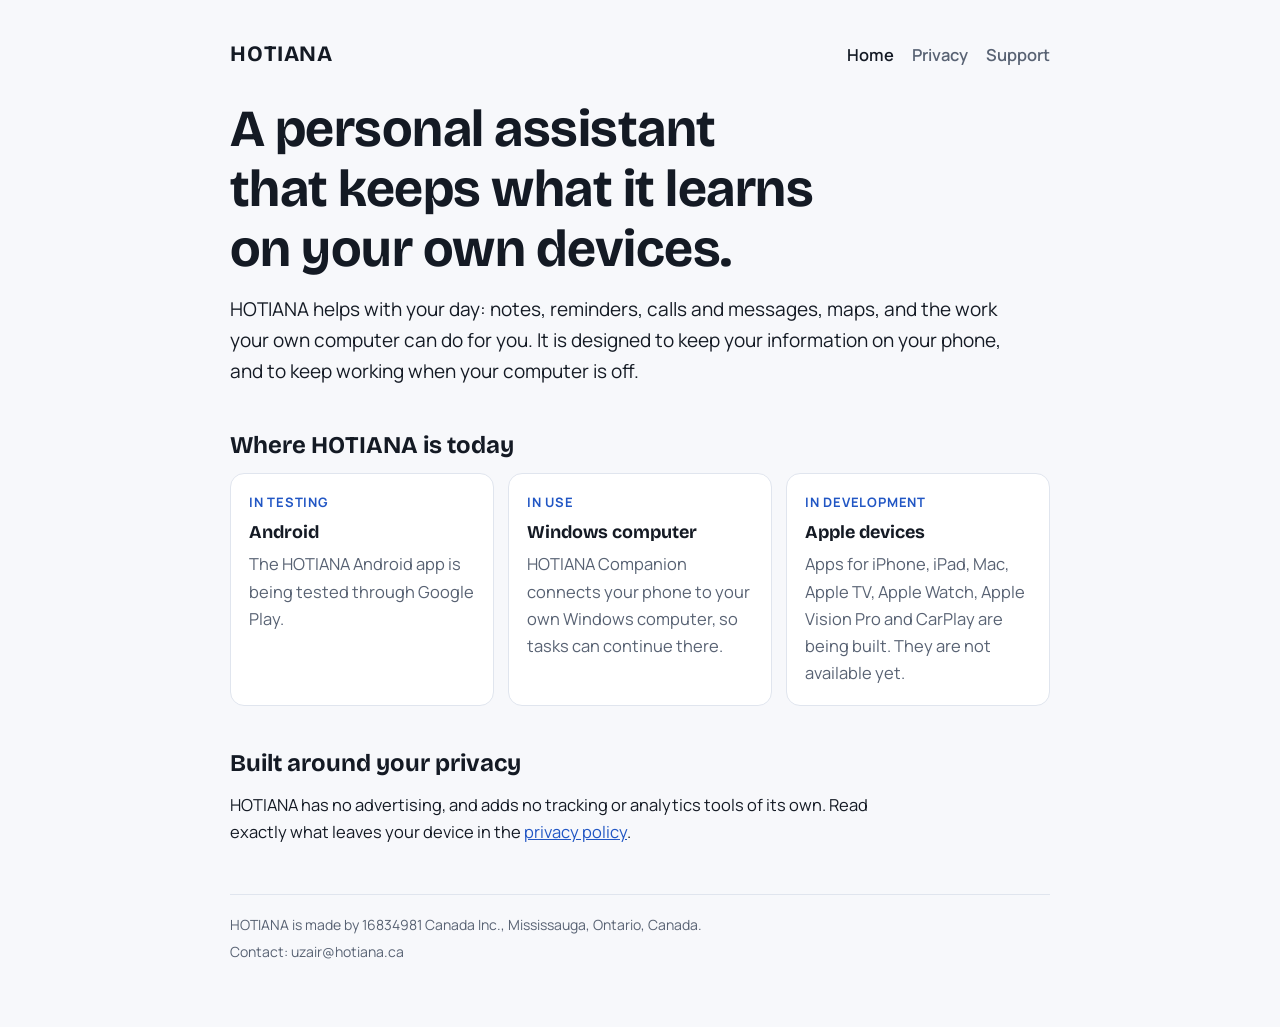
==== index.html @ 92b7b890 "HOTIANA public site: home, privacy, support Co-Authored-By: Claude Opus 5.5 <noreply@anthropic.com>" ====
<!doctype html>
<html lang="en">
<head>
<meta charset="utf-8">
<meta name="viewport" content="width=device-width, initial-scale=1">
<title>HOTIANA</title>
<meta name="description" content="HOTIANA is a personal assistant that keeps what it learns on your own devices, made by 16834981 Canada Inc.">
<link rel="preconnect" href="https://fonts.googleapis.com"><link rel="preconnect" href="https://fonts.gstatic.com" crossorigin>
<link rel="stylesheet" href="https://fonts.googleapis.com/css2?family=Bricolage+Grotesque:opsz,wght@12..96,700&family=Manrope:wght@400;600;700&display=swap">
<link rel="stylesheet" href="/style.css">
</head>
<body>
<div class="wrap">
  <nav><a class="brand" href="/">HOTIANA</a><div class="links"><a href="/" aria-current="page">Home</a><a href="/privacy/">Privacy</a><a href="/support/">Support</a></div></nav>
  <main>
    <section>
      <h1>A personal assistant that keeps what it learns on your own devices.</h1>
      <p class="lede">HOTIANA helps with your day: notes, reminders, calls and messages, maps, and the work your own computer can do for you. It is designed to keep your information on your phone, and to keep working when your computer is off.</p>
    </section>
    <section>
      <h2>Where HOTIANA is today</h2>
      <div class="grid">
        <div class="card"><span class="status">In testing</span><h3>Android</h3><p class="muted">The HOTIANA Android app is being tested through Google Play.</p></div>
        <div class="card"><span class="status">In use</span><h3>Windows computer</h3><p class="muted">HOTIANA Companion connects your phone to your own Windows computer, so tasks can continue there.</p></div>
        <div class="card"><span class="status">In development</span><h3>Apple devices</h3><p class="muted">Apps for iPhone, iPad, Mac, Apple TV, Apple Watch, Apple Vision Pro and CarPlay are being built. They are not available yet.</p></div>
      </div>
    </section>
    <section>
      <h2>Built around your privacy</h2>
      <p>HOTIANA has no advertising, and adds no tracking or analytics tools of its own. Read exactly what leaves your device in the <a href="/privacy/">privacy policy</a>.</p>
    </section>
  </main>
  <footer>
    <span>HOTIANA is made by 16834981 Canada Inc., Mississauga, Ontario, Canada.</span>
    <span>Contact: uzair@hotiana.ca</span>
  </footer>
</div>
</body>
</html>
---- style.css ----
:root{
  --bg:#f7f8fb; --surface:#ffffff; --ink:#141a24; --muted:#586273; --line:#e0e5ee; --accent:#2156c4;
  --display:"Bricolage Grotesque","Segoe UI",system-ui,sans-serif; --body:"Manrope","Segoe UI",system-ui,sans-serif;
}
@media (prefers-color-scheme: dark){
  :root{ color-scheme:dark; --bg:#0f1319; --surface:#161b23; --ink:#e7ebf1; --muted:#9ba6b6; --line:#28303b; --accent:#86aef2; }
}
*{box-sizing:border-box}
html,body{margin:0}
body{background:var(--bg); color:var(--ink); font-family:var(--body); font-size:16.5px; line-height:1.65}
.wrap{max-width:860px; margin:0 auto; padding-inline:20px; padding-block:28px 64px}
nav{display:flex; justify-content:space-between; align-items:center; gap:16px; flex-wrap:wrap; padding-block:8px 28px}
nav .brand{font-family:var(--display); font-weight:700; font-size:22px; letter-spacing:.04em; color:var(--ink); text-decoration:none}
nav .links{display:flex; gap:18px; flex-wrap:wrap}
nav a{color:var(--muted); text-decoration:none; font-weight:600}
nav a:hover, nav a[aria-current="page"]{color:var(--ink)}
h1,h2,h3{font-family:var(--display); line-height:1.15; text-wrap:balance; margin:0}
h1{font-size:clamp(32px,6vw,52px); letter-spacing:-.01em}
h2{font-size:24px; margin-top:8px}
h3{font-size:18px}
main{display:flex; flex-direction:column; gap:36px}
section{display:flex; flex-direction:column; gap:14px}
p{margin:0; max-width:66ch}
.lede{font-size:19px; color:var(--ink)}
.muted{color:var(--muted)}
.grid{display:grid; grid-template-columns:repeat(3,minmax(0,1fr)); gap:14px}
@media (max-width:760px){ .grid{grid-template-columns:1fr} }
.card{background:var(--surface); border:1px solid var(--line); border-radius:14px; padding:18px; display:flex; flex-direction:column; gap:8px}
.status{font-size:13px; font-weight:700; letter-spacing:.06em; text-transform:uppercase; color:var(--accent)}
.policy h2{margin-top:18px} .policy ul{margin:0; padding-left:1.2em; max-width:66ch}
.policy li{margin-block:6px}
.notice{background:var(--surface); border:1px solid var(--line); border-radius:14px; padding:16px 18px}
footer{margin-top:48px; padding-top:18px; border-top:1px solid var(--line); color:var(--muted); font-size:14px; display:flex; flex-direction:column; gap:4px}
a{color:var(--accent)}
:focus-visible{outline:2px solid var(--accent); outline-offset:2px}
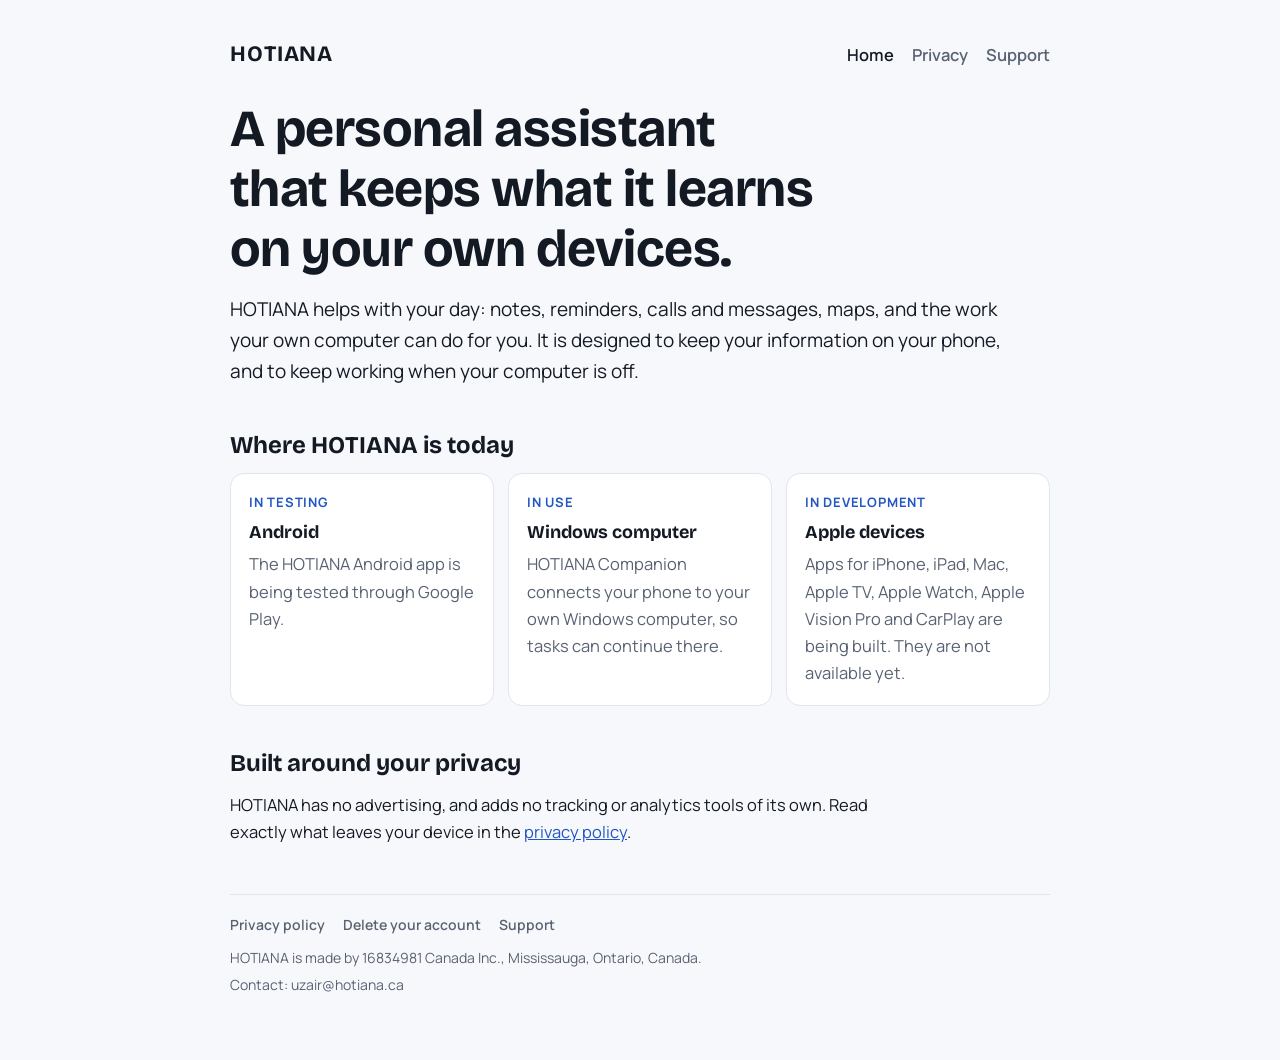
==== commit 5a8e0148: "play(P8): D-180 privacy policy and account deletion page for the Play launch - privacy/index.html: r" ====
--- a/index.html
+++ b/index.html
@@ -31,6 +31,7 @@
     </section>
   </main>
   <footer>
+    <div class="footer-links"><a href="/privacy/">Privacy policy</a><a href="/delete-account/">Delete your account</a><a href="/support/">Support</a></div>
     <span>HOTIANA is made by 16834981 Canada Inc., Mississauga, Ontario, Canada.</span>
     <span>Contact: uzair@hotiana.ca</span>
   </footer>
--- a/style.css
+++ b/style.css
@@ -1,9 +1,11 @@
 :root{
   --bg:#f7f8fb; --surface:#ffffff; --ink:#141a24; --muted:#586273; --line:#e0e5ee; --accent:#2156c4;
+  --owner-bg:#fff3cd; --owner-ink:#5c3c00; --owner-line:#b07a00;
   --display:"Bricolage Grotesque","Segoe UI",system-ui,sans-serif; --body:"Manrope","Segoe UI",system-ui,sans-serif;
 }
 @media (prefers-color-scheme: dark){
-  :root{ color-scheme:dark; --bg:#0f1319; --surface:#161b23; --ink:#e7ebf1; --muted:#9ba6b6; --line:#28303b; --accent:#86aef2; }
+  :root{ color-scheme:dark; --bg:#0f1319; --surface:#161b23; --ink:#e7ebf1; --muted:#9ba6b6; --line:#28303b; --accent:#86aef2;
+    --owner-bg:#3a2d0a; --owner-ink:#ffd88a; --owner-line:#a07a2a; }
 }
 *{box-sizing:border-box}
 html,body{margin:0}
@@ -31,5 +33,26 @@
 .policy li{margin-block:6px}
 .notice{background:var(--surface); border:1px solid var(--line); border-radius:14px; padding:16px 18px}
 footer{margin-top:48px; padding-top:18px; border-top:1px solid var(--line); color:var(--muted); font-size:14px; display:flex; flex-direction:column; gap:4px}
+footer .footer-links{display:flex; gap:6px 18px; flex-wrap:wrap; margin-bottom:6px}
+footer .footer-links a{color:var(--muted); font-weight:600; text-decoration:none}
+footer .footer-links a:hover, footer .footer-links a[aria-current="page"]{color:var(--ink); text-decoration:underline}
+.policy h3{margin-top:10px}
+.policy ol{margin:0; padding-left:1.4em; max-width:66ch}
+.table-wrap{overflow-x:auto; background:var(--surface); border:1px solid var(--line); border-radius:14px}
+.policy table{width:100%; min-width:520px; border-collapse:collapse; font-size:15px; line-height:1.55}
+.policy th, .policy td{text-align:left; vertical-align:top; padding:10px 14px; border-bottom:1px solid var(--line)}
+.policy tr:last-child td{border-bottom:0}
+.policy th{font-size:13px; font-weight:700; letter-spacing:.04em; text-transform:uppercase; color:var(--muted)}
+@media (max-width:640px){
+  .policy table{min-width:0}
+  .policy thead{display:none}
+  .policy table, .policy tbody, .policy tr, .policy td{display:block}
+  .policy tr{padding:12px 16px; border-bottom:1px solid var(--line)}
+  .policy tr:last-child{border-bottom:0}
+  .policy td{padding:2px 0; border-bottom:0}
+  .policy td[data-label]::before{content:attr(data-label); display:block; font-size:12px; font-weight:700; letter-spacing:.04em; text-transform:uppercase; color:var(--muted); margin-top:6px}
+  .policy td:first-child[data-label]::before{margin-top:0}
+}
+.owner{background:var(--owner-bg); color:var(--owner-ink); border:1px dashed var(--owner-line); border-radius:4px; padding:0 4px; font-weight:600; font-size:.92em}
 a{color:var(--accent)}
 :focus-visible{outline:2px solid var(--accent); outline-offset:2px}
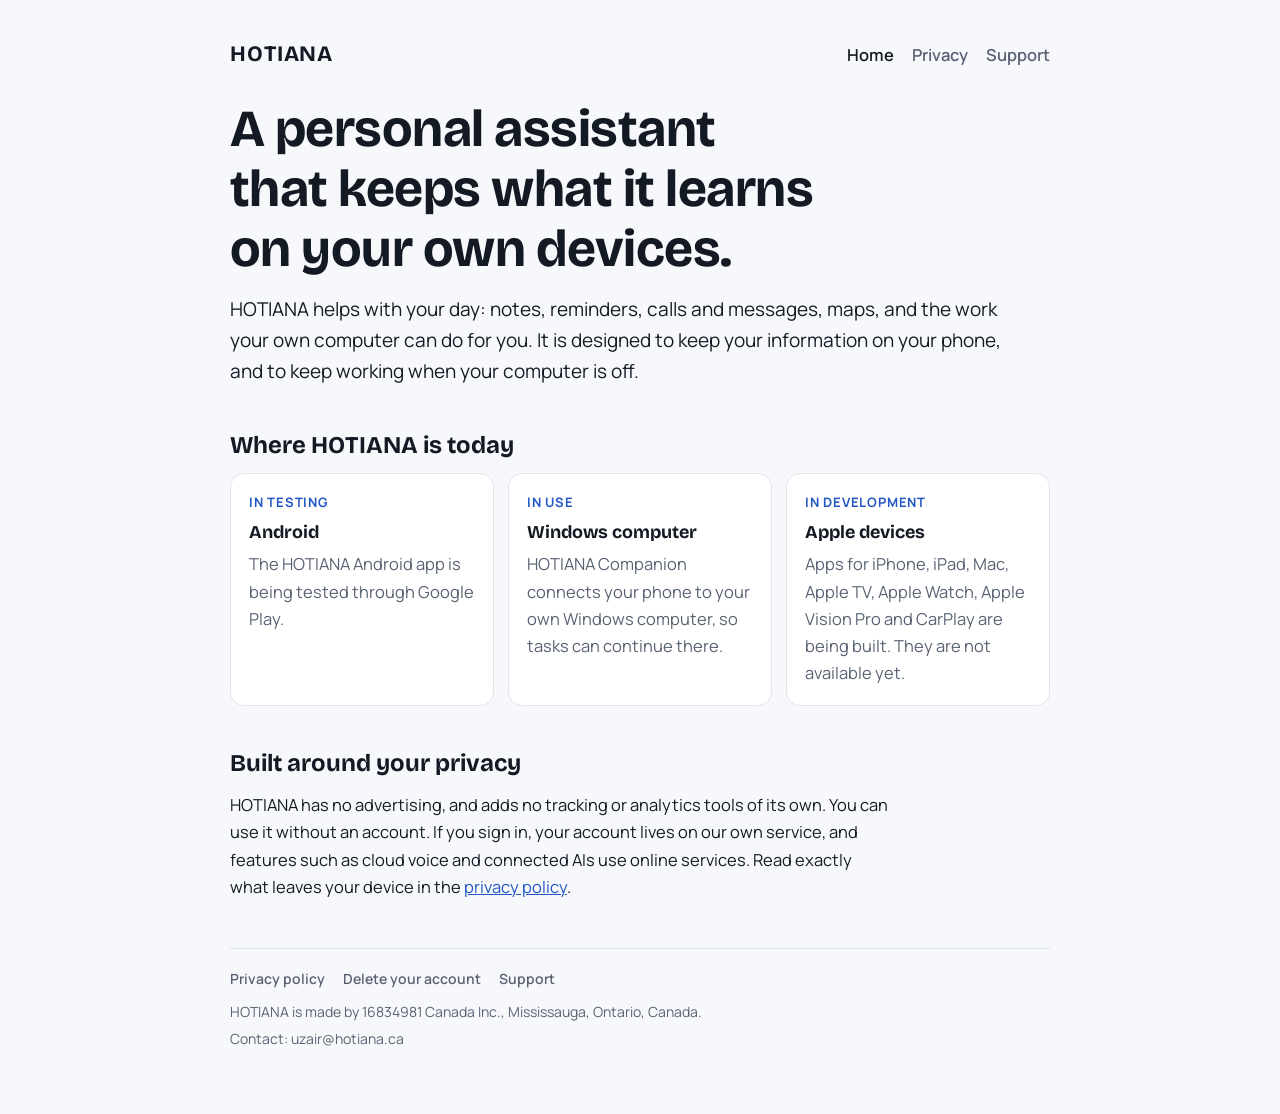
==== commit 0027bc4f: "site: privacy and deletion pages match the app of 5 November, pending the founder's OK Mapbox and th" ====
--- a/index.html
+++ b/index.html
@@ -27,7 +27,7 @@
     </section>
     <section>
       <h2>Built around your privacy</h2>
-      <p>HOTIANA has no advertising, and adds no tracking or analytics tools of its own. Read exactly what leaves your device in the <a href="/privacy/">privacy policy</a>.</p>
+      <p>HOTIANA has no advertising, and adds no tracking or analytics tools of its own. You can use it without an account. If you sign in, your account lives on our own service, and features such as cloud voice and connected AIs use online services. Read exactly what leaves your device in the <a href="/privacy/">privacy policy</a>.</p>
     </section>
   </main>
   <footer>
